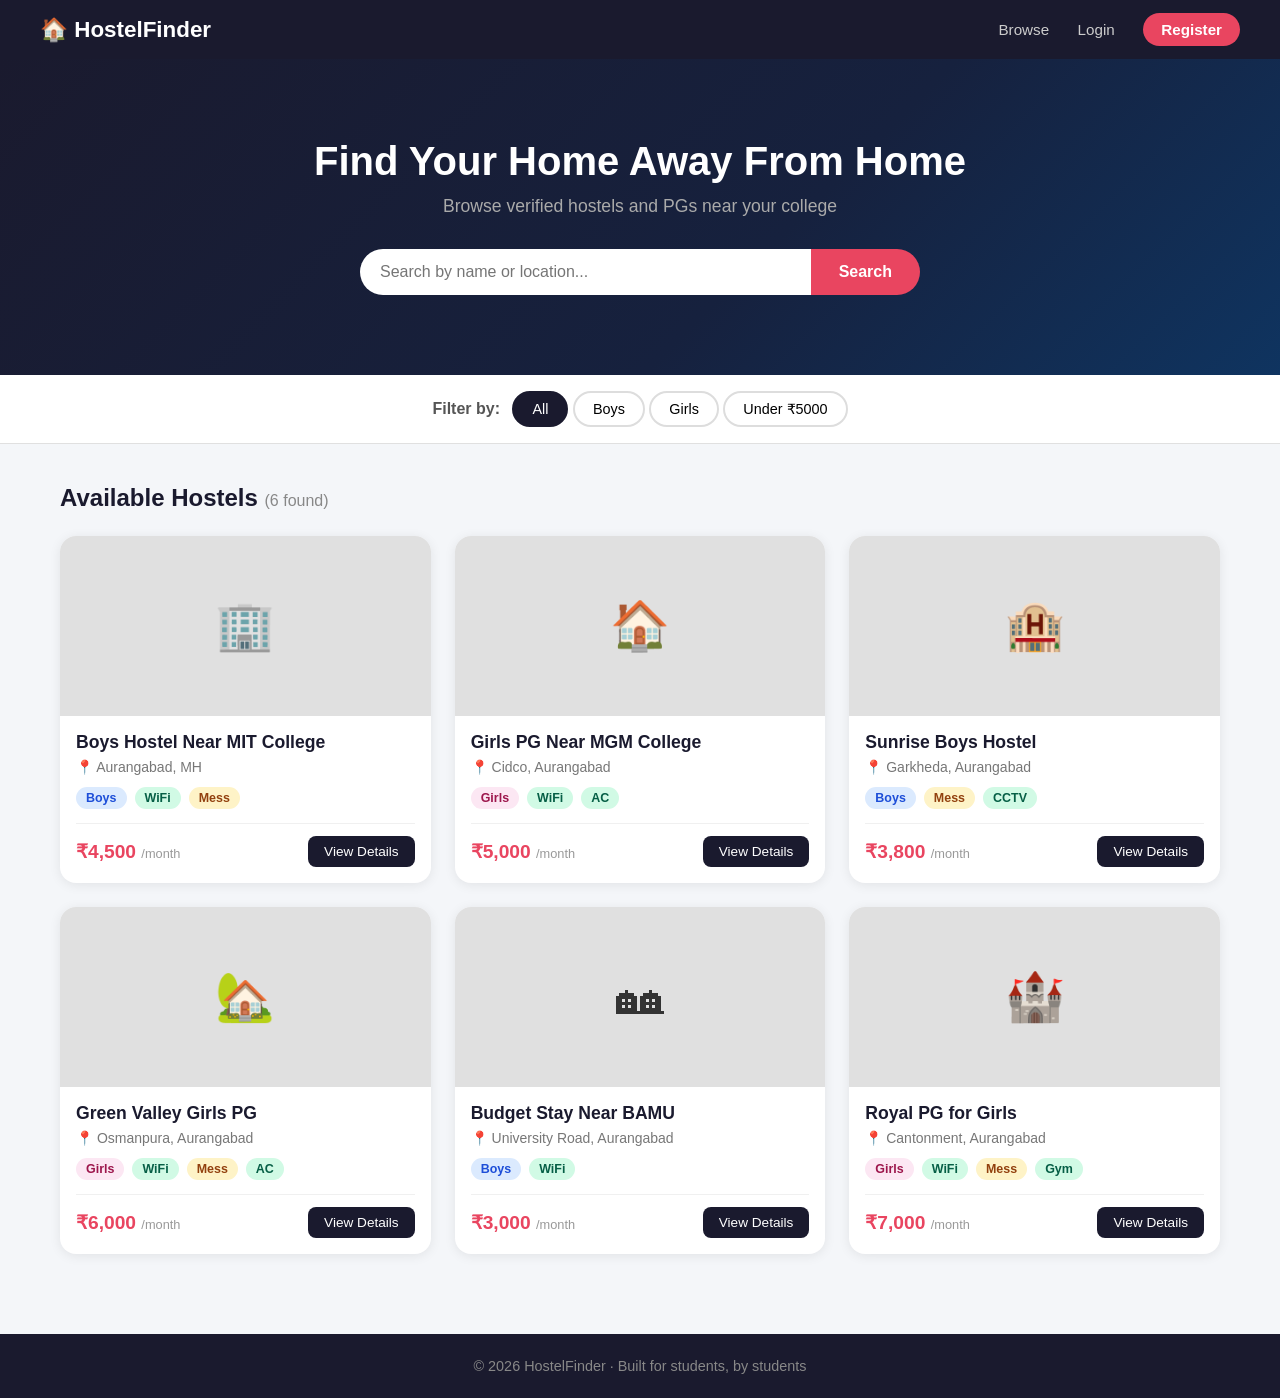
==== frontend/index.html @ 71ed96ec "HA-5: Frontend boilerplate and hostel browse view" ====
<!DOCTYPE html>
<html lang="en">
<head>
  <meta charset="UTF-8" />
  <meta name="viewport" content="width=device-width, initial-scale=1.0"/>
  <title>HostelFinder — Find Your Perfect PG</title>
  <link rel="stylesheet" href="css/style.css" />
</head>
<body>

  <!-- NAVBAR -->
  <nav class="navbar">
    <div class="nav-brand">🏠 HostelFinder</div>
    <div class="nav-links">
      <a href="#">Browse</a>
      <a href="#">Login</a>
      <a href="#" class="btn-register">Register</a>
    </div>
  </nav>

  <!-- HERO SECTION -->
  <section class="hero">
    <div class="hero-content">
      <h1>Find Your Home Away From Home</h1>
      <p>Browse verified hostels and PGs near your college</p>
      <div class="search-bar">
        <input type="text" id="searchInput" placeholder="Search by name or location..." />
        <button onclick="filterHostels()">Search</button>
      </div>
    </div>
  </section>

  <!-- FILTERS -->
  <section class="filters">
    <div class="container">
      <span class="filter-label">Filter by:</span>
      <button class="filter-btn active" onclick="setFilter('all', this)">All</button>
      <button class="filter-btn" onclick="setFilter('Student', this)">Boys</button>
      <button class="filter-btn" onclick="setFilter('Girl', this)">Girls</button>
      <button class="filter-btn" onclick="setFilter('budget', this)">Under ₹5000</button>
    </div>
  </section>

  <!-- HOSTEL CARDS GRID -->
  <section class="browse-section">
    <div class="container">
      <h2 class="section-title">Available Hostels <span id="count"></span></h2>
      <div class="hostel-grid" id="hostelGrid">
        <!-- Cards injected by JS -->
      </div>
      <p class="no-results" id="noResults" style="display:none;">
        No hostels found. Try a different search.
      </p>
    </div>
  </section>

  <!-- FOOTER -->
  <footer class="footer">
    <p>© 2026 HostelFinder · Built for students, by students</p>
  </footer>

  <script src="js/app.js"></script>

</body>
</html>
---- frontend/css/style.css ----
/* ── RESET & BASE ── */
* { margin: 0; padding: 0; box-sizing: border-box; }

body {
  font-family: 'Segoe UI', sans-serif;
  background: #f4f6f9;
  color: #333;
}

.container {
  max-width: 1200px;
  margin: 0 auto;
  padding: 0 20px;
}

/* ── NAVBAR ── */
.navbar {
  background: #1a1a2e;
  padding: 16px 40px;
  display: flex;
  justify-content: space-between;
  align-items: center;
  position: sticky;
  top: 0;
  z-index: 100;
}

.nav-brand {
  color: #fff;
  font-size: 1.4rem;
  font-weight: 700;
}

.nav-links a {
  color: #ccc;
  text-decoration: none;
  margin-left: 24px;
  font-size: 0.95rem;
  transition: color 0.2s;
}

.nav-links a:hover { color: #fff; }

.btn-register {
  background: #e94560;
  color: #fff !important;
  padding: 8px 18px;
  border-radius: 20px;
  font-weight: 600;
}

/* ── HERO ── */
.hero {
  background: linear-gradient(135deg, #1a1a2e 0%, #16213e 60%, #0f3460 100%);
  padding: 80px 20px;
  text-align: center;
  color: #fff;
}

.hero h1 {
  font-size: 2.5rem;
  margin-bottom: 12px;
}

.hero p {
  font-size: 1.1rem;
  color: #aaa;
  margin-bottom: 32px;
}

.search-bar {
  display: flex;
  justify-content: center;
  gap: 0;
  max-width: 560px;
  margin: 0 auto;
}

.search-bar input {
  flex: 1;
  padding: 14px 20px;
  border: none;
  border-radius: 30px 0 0 30px;
  font-size: 1rem;
  outline: none;
}

.search-bar button {
  padding: 14px 28px;
  background: #e94560;
  color: #fff;
  border: none;
  border-radius: 0 30px 30px 0;
  font-size: 1rem;
  font-weight: 600;
  cursor: pointer;
  transition: background 0.2s;
}

.search-bar button:hover { background: #c73652; }

/* ── FILTERS ── */
.filters {
  background: #fff;
  padding: 16px 40px;
  border-bottom: 1px solid #e0e0e0;
  display: flex;
  align-items: center;
  gap: 10px;
  flex-wrap: wrap;
}

.filter-label {
  font-weight: 600;
  color: #555;
  margin-right: 8px;
}

.filter-btn {
  padding: 8px 18px;
  border: 2px solid #ddd;
  background: #fff;
  border-radius: 20px;
  cursor: pointer;
  font-size: 0.9rem;
  transition: all 0.2s;
}

.filter-btn:hover,
.filter-btn.active {
  background: #1a1a2e;
  color: #fff;
  border-color: #1a1a2e;
}

/* ── BROWSE SECTION ── */
.browse-section {
  padding: 40px 20px;
}

.section-title {
  font-size: 1.5rem;
  margin-bottom: 24px;
  color: #1a1a2e;
}

.section-title span {
  font-size: 1rem;
  color: #888;
  font-weight: 400;
}

/* ── HOSTEL GRID ── */
.hostel-grid {
  display: grid;
  grid-template-columns: repeat(auto-fill, minmax(300px, 1fr));
  gap: 24px;
}

/* ── HOSTEL CARD ── */
.hostel-card {
  background: #fff;
  border-radius: 16px;
  overflow: hidden;
  box-shadow: 0 2px 12px rgba(0,0,0,0.08);
  transition: transform 0.2s, box-shadow 0.2s;
  cursor: pointer;
}

.hostel-card:hover {
  transform: translateY(-4px);
  box-shadow: 0 8px 24px rgba(0,0,0,0.12);
}

.card-image {
  width: 100%;
  height: 180px;
  object-fit: cover;
  background: #e0e0e0;
  display: flex;
  align-items: center;
  justify-content: center;
  font-size: 3rem;
}

.card-body { padding: 16px; }

.card-title {
  font-size: 1.1rem;
  font-weight: 700;
  margin-bottom: 6px;
  color: #1a1a2e;
}

.card-location {
  font-size: 0.875rem;
  color: #777;
  margin-bottom: 12px;
}

.card-location::before { content: "📍 "; }

.card-tags {
  display: flex;
  gap: 8px;
  flex-wrap: wrap;
  margin-bottom: 14px;
}

.tag {
  padding: 4px 10px;
  border-radius: 12px;
  font-size: 0.78rem;
  font-weight: 600;
}

.tag-boys  { background: #dbeafe; color: #1d4ed8; }
.tag-girls { background: #fce7f3; color: #9d174d; }
.tag-wifi  { background: #d1fae5; color: #065f46; }
.tag-mess  { background: #fef3c7; color: #92400e; }

.card-footer {
  display: flex;
  justify-content: space-between;
  align-items: center;
  border-top: 1px solid #f0f0f0;
  padding-top: 12px;
}

.card-price {
  font-size: 1.2rem;
  font-weight: 800;
  color: #e94560;
}

.card-price span {
  font-size: 0.8rem;
  color: #999;
  font-weight: 400;
}

.btn-view {
  padding: 8px 16px;
  background: #1a1a2e;
  color: #fff;
  border: none;
  border-radius: 8px;
  cursor: pointer;
  font-size: 0.85rem;
  transition: background 0.2s;
}

.btn-view:hover { background: #e94560; }

/* ── NO RESULTS ── */
.no-results {
  text-align: center;
  padding: 60px;
  color: #888;
  font-size: 1.1rem;
}

/* ── FOOTER ── */
.footer {
  background: #1a1a2e;
  color: #888;
  text-align: center;
  padding: 24px;
  margin-top: 40px;
  font-size: 0.9rem;
}

/* ── MOBILE RESPONSIVE ── */
@media (max-width: 768px) {
  .navbar { padding: 14px 20px; }
  .nav-links a { margin-left: 12px; font-size: 0.85rem; }
  .hero h1 { font-size: 1.7rem; }
  .hero { padding: 50px 20px; }
  .hostel-grid { grid-template-columns: 1fr; }
  .filters { padding: 12px 20px; }
}
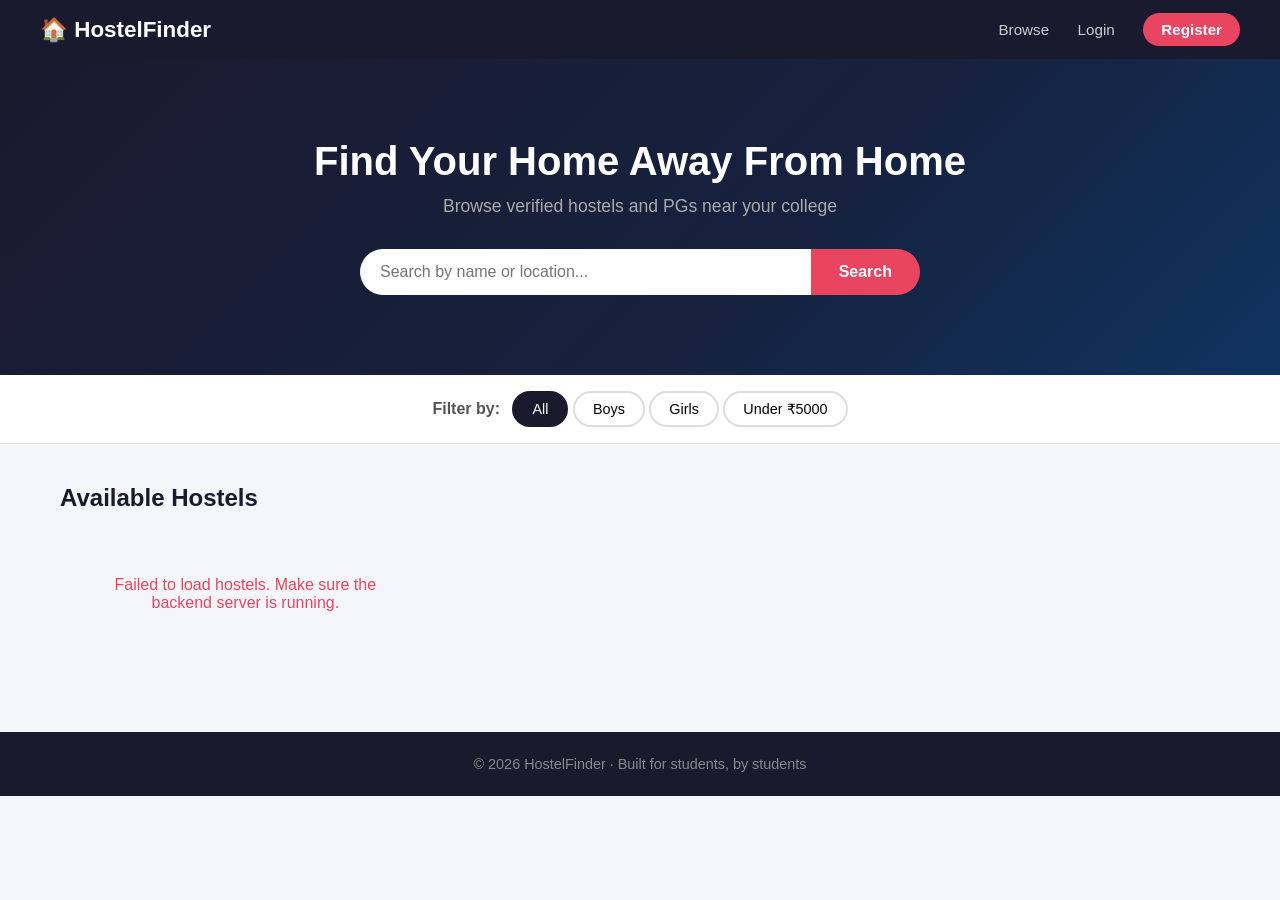
==== commit c0ca930d: "HA-15: Owner dashboard with route protection and property listings" ====
--- a/frontend/index.html
+++ b/frontend/index.html
@@ -13,7 +13,7 @@
     <div class="nav-brand">🏠 HostelFinder</div>
     <div class="nav-links">
       <a href="#">Browse</a>
-      <a href="#">Login</a>
+      <a href="login.html">Login</a>
       <a href="#" class="btn-register">Register</a>
     </div>
   </nav>
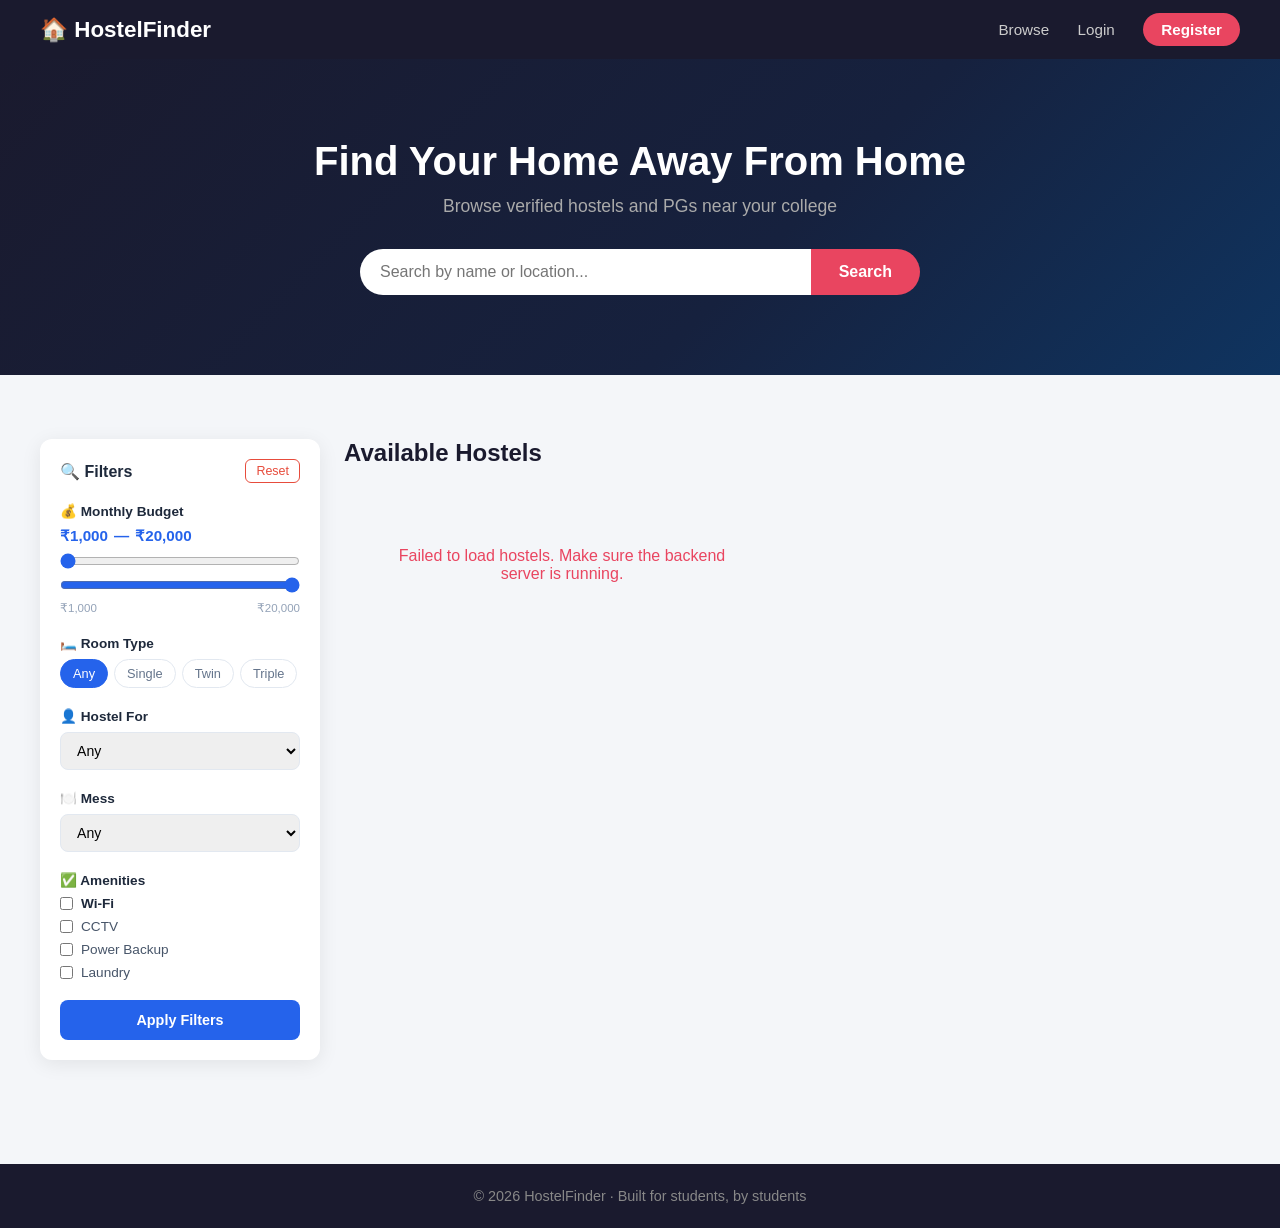
==== commit b6754096: "HA-14: Connect browse feed to real-time API search with filters and skeleton loaders" ====
--- a/frontend/index.html
+++ b/frontend/index.html
@@ -1,3 +1,8 @@
+<!DOCTYPE html>
+<html lang="en">
+<head>
+  <meta charset="UTF-8" />
+  <meta name="viewport" content="width=device-width, initial-scale=1.0"/>
 <!DOCTYPE html>
 <html lang="en">
 <head>
@@ -5,6 +10,7 @@
   <meta name="viewport" content="width=device-width, initial-scale=1.0"/>
   <title>HostelFinder — Find Your Perfect PG</title>
   <link rel="stylesheet" href="css/style.css" />
+  <link rel="stylesheet" href="css/browse.css" />
 </head>
 <body>
 
@@ -24,33 +30,134 @@
       <h1>Find Your Home Away From Home</h1>
       <p>Browse verified hostels and PGs near your college</p>
       <div class="search-bar">
-        <input type="text" id="searchInput" placeholder="Search by name or location..." />
-        <button onclick="filterHostels()">Search</button>
+        <input
+          type="text"
+          id="searchInput"
+          placeholder="Search by name or location..."
+          oninput="debounceSearch()"
+        />
+        <button onclick="triggerSearch()">Search</button>
       </div>
     </div>
   </section>
 
-  <!-- FILTERS -->
-  <section class="filters">
-    <div class="container">
-      <span class="filter-label">Filter by:</span>
-      <button class="filter-btn active" onclick="setFilter('all', this)">All</button>
-      <button class="filter-btn" onclick="setFilter('Student', this)">Boys</button>
-      <button class="filter-btn" onclick="setFilter('Girl', this)">Girls</button>
-      <button class="filter-btn" onclick="setFilter('budget', this)">Under ₹5000</button>
-    </div>
-  </section>
+  <!-- MAIN LAYOUT: FILTER SIDEBAR + CARDS -->
+  <section class="browse-section">
+    <div class="container browse-layout">
 
-  <!-- HOSTEL CARDS GRID -->
-  <section class="browse-section">
-    <div class="container">
-      <h2 class="section-title">Available Hostels <span id="count"></span></h2>
-      <div class="hostel-grid" id="hostelGrid">
-        <!-- Cards injected by JS -->
-      </div>
-      <p class="no-results" id="noResults" style="display:none;">
-        No hostels found. Try a different search.
-      </p>
+      <!-- FILTER SIDEBAR -->
+      <aside class="filter-sidebar">
+        <div class="sidebar-header">
+          <h3>🔍 Filters</h3>
+          <button class="btn-reset-small" onclick="resetAllFilters()">Reset</button>
+        </div>
+
+        <!-- Price Range -->
+        <div class="filter-group">
+          <label>💰 Monthly Budget</label>
+          <div class="price-display">
+            <span id="price-min-display">₹1,000</span>
+            <span>—</span>
+            <span id="price-max-display">₹20,000</span>
+          </div>
+          <input type="range" id="price-min" min="1000" max="20000"
+            step="500" value="1000"
+            oninput="onPriceMin(this.value)" />
+          <input type="range" id="price-max" min="1000" max="20000"
+            step="500" value="20000"
+            oninput="onPriceMax(this.value)" />
+          <div class="range-labels">
+            <span>₹1,000</span><span>₹20,000</span>
+          </div>
+        </div>
+
+        <!-- Room Type -->
+        <div class="filter-group">
+          <label>🛏️ Room Type</label>
+          <div class="chip-group">
+            <button class="chip active" onclick="setRoomType(this, '')">Any</button>
+            <button class="chip" onclick="setRoomType(this, 'single')">Single</button>
+            <button class="chip" onclick="setRoomType(this, 'twin')">Twin</button>
+            <button class="chip" onclick="setRoomType(this, 'triple')">Triple</button>
+          </div>
+        </div>
+
+        <!-- Gender -->
+        <div class="filter-group">
+          <label>👤 Hostel For</label>
+          <select id="gender-filter" onchange="onFilterChange()">
+            <option value="">Any</option>
+            <option value="boys">Boys</option>
+            <option value="girls">Girls</option>
+            <option value="coed">Co-ed</option>
+          </select>
+        </div>
+
+        <!-- Mess -->
+        <div class="filter-group">
+          <label>🍽️ Mess</label>
+          <select id="mess-filter" onchange="onFilterChange()">
+            <option value="">Any</option>
+            <option value="veg">Vegetarian</option>
+            <option value="nonveg">Non-Veg</option>
+            <option value="both">Both</option>
+          </select>
+        </div>
+
+        <!-- Amenities -->
+        <div class="filter-group">
+          <label>✅ Amenities</label>
+          <div class="check-list">
+            <label class="check-item">
+              <input type="checkbox" value="wifi" onchange="onFilterChange()"/> Wi-Fi
+            </label>
+            <label class="check-item">
+              <input type="checkbox" value="cctv" onchange="onFilterChange()"/> CCTV
+            </label>
+            <label class="check-item">
+              <input type="checkbox" value="power_backup" onchange="onFilterChange()"/> Power Backup
+            </label>
+            <label class="check-item">
+              <input type="checkbox" value="laundry" onchange="onFilterChange()"/> Laundry
+            </label>
+          </div>
+        </div>
+
+        <button class="btn-apply-full" onclick="triggerSearch()">
+          Apply Filters
+        </button>
+      </aside>
+
+      <!-- CARDS AREA -->
+      <main class="cards-area">
+        <div class="results-header">
+          <h2 class="section-title">
+            Available Hostels <span id="count"></span>
+          </h2>
+          <!-- Loading indicator -->
+          <div id="loadingIndicator" class="loading-indicator" style="display:none;">
+            <div class="spinner"></div>
+            <span>Searching...</span>
+          </div>
+        </div>
+
+        <!-- Skeleton Loaders (shown during fetch) -->
+        <div id="skeletonGrid" class="hostel-grid" style="display:none;">
+          <div class="skeleton-card"><div class="skeleton-img"></div><div class="skeleton-line w80"></div><div class="skeleton-line w60"></div><div class="skeleton-line w40"></div></div>
+          <div class="skeleton-card"><div class="skeleton-img"></div><div class="skeleton-line w80"></div><div class="skeleton-line w60"></div><div class="skeleton-line w40"></div></div>
+          <div class="skeleton-card"><div class="skeleton-img"></div><div class="skeleton-line w80"></div><div class="skeleton-line w60"></div><div class="skeleton-line w40"></div></div>
+          <div class="skeleton-card"><div class="skeleton-img"></div><div class="skeleton-line w80"></div><div class="skeleton-line w60"></div><div class="skeleton-line w40"></div></div>
+        </div>
+
+        <!-- Real Cards Grid -->
+        <div class="hostel-grid" id="hostelGrid"></div>
+
+        <!-- No Results -->
+        <p class="no-results" id="noResults" style="display:none;">
+          No hostels found matching your filters. Try adjusting them.
+        </p>
+      </main>
+
     </div>
   </section>
 
--- a/frontend/css/browse.css
+++ b/frontend/css/browse.css
@@ -0,0 +1,212 @@
+/* ── Browse Layout ── */
+.browse-layout {
+  display: flex;
+  gap: 24px;
+  align-items: flex-start;
+  padding: 24px 0;
+}
+
+/* ── Filter Sidebar ── */
+.filter-sidebar {
+  width: 280px;
+  min-width: 260px;
+  background: #fff;
+  border-radius: 12px;
+  box-shadow: 0 4px 20px rgba(0,0,0,0.08);
+  padding: 20px;
+  position: sticky;
+  top: 20px;
+  display: flex;
+  flex-direction: column;
+  gap: 20px;
+}
+
+.sidebar-header {
+  display: flex;
+  justify-content: space-between;
+  align-items: center;
+}
+.sidebar-header h3 {
+  font-size: 1rem;
+  font-weight: 700;
+  color: #1e293b;
+}
+
+.btn-reset-small {
+  font-size: 0.78rem;
+  color: #e74c3c;
+  background: none;
+  border: 1px solid #e74c3c;
+  border-radius: 6px;
+  padding: 4px 10px;
+  cursor: pointer;
+}
+
+/* ── Filter Groups ── */
+.filter-group {
+  display: flex;
+  flex-direction: column;
+  gap: 8px;
+}
+.filter-group label:first-child {
+  font-weight: 600;
+  font-size: 0.85rem;
+  color: #1e293b;
+}
+
+.filter-group select {
+  padding: 9px 12px;
+  border: 1.5px solid #e2e8f0;
+  border-radius: 8px;
+  font-size: 0.88rem;
+  outline: none;
+  cursor: pointer;
+}
+.filter-group select:focus {
+  border-color: #2563eb;
+}
+
+/* ── Price ── */
+.price-display {
+  display: flex;
+  gap: 6px;
+  font-weight: 700;
+  color: #2563eb;
+  font-size: 0.95rem;
+}
+.filter-group input[type="range"] {
+  width: 100%;
+  accent-color: #2563eb;
+  cursor: pointer;
+}
+.range-labels {
+  display: flex;
+  justify-content: space-between;
+  font-size: 0.72rem;
+  color: #94a3b8;
+}
+
+/* ── Chips ── */
+.chip-group {
+  display: flex;
+  flex-wrap: wrap;
+  gap: 6px;
+}
+.chip {
+  padding: 6px 12px;
+  border: 1.5px solid #e2e8f0;
+  border-radius: 999px;
+  background: #fff;
+  font-size: 0.8rem;
+  cursor: pointer;
+  color: #64748b;
+  font-weight: 500;
+  transition: all 0.2s;
+}
+.chip:hover { border-color: #2563eb; color: #2563eb; }
+.chip.active { background: #2563eb; border-color: #2563eb; color: #fff; }
+
+/* ── Checkboxes ── */
+.check-list {
+  display: flex;
+  flex-direction: column;
+  gap: 8px;
+}
+.check-item {
+  display: flex;
+  align-items: center;
+  gap: 8px;
+  font-size: 0.85rem;
+  color: #475569;
+  cursor: pointer;
+}
+.check-item input { accent-color: #2563eb; cursor: pointer; }
+
+/* ── Apply Button ── */
+.btn-apply-full {
+  width: 100%;
+  padding: 12px;
+  background: #2563eb;
+  color: #fff;
+  border: none;
+  border-radius: 8px;
+  font-weight: 700;
+  font-size: 0.9rem;
+  cursor: pointer;
+  transition: background 0.2s;
+}
+.btn-apply-full:hover { background: #1d4ed8; }
+
+/* ── Cards Area ── */
+.cards-area { flex: 1; min-width: 0; }
+
+.results-header {
+  display: flex;
+  align-items: center;
+  gap: 16px;
+  margin-bottom: 16px;
+}
+
+/* ── Loading Indicator ── */
+.loading-indicator {
+  display: flex;
+  align-items: center;
+  gap: 8px;
+  font-size: 0.85rem;
+  color: #2563eb;
+}
+.spinner {
+  width: 18px;
+  height: 18px;
+  border: 2px solid #bfdbfe;
+  border-top-color: #2563eb;
+  border-radius: 50%;
+  animation: spin 0.7s linear infinite;
+}
+@keyframes spin { to { transform: rotate(360deg); } }
+
+/* ── Skeleton Cards ── */
+.skeleton-card {
+  background: #fff;
+  border-radius: 12px;
+  padding: 16px;
+  box-shadow: 0 2px 12px rgba(0,0,0,0.06);
+  display: flex;
+  flex-direction: column;
+  gap: 10px;
+}
+.skeleton-img {
+  width: 100%;
+  height: 120px;
+  background: linear-gradient(90deg, #f1f5f9 25%, #e2e8f0 50%, #f1f5f9 75%);
+  background-size: 200% 100%;
+  animation: shimmer 1.2s infinite;
+  border-radius: 8px;
+}
+.skeleton-line {
+  height: 12px;
+  background: linear-gradient(90deg, #f1f5f9 25%, #e2e8f0 50%, #f1f5f9 75%);
+  background-size: 200% 100%;
+  animation: shimmer 1.2s infinite;
+  border-radius: 6px;
+}
+.w80 { width: 80%; }
+.w60 { width: 60%; }
+.w40 { width: 40%; }
+
+@keyframes shimmer {
+  0%   { background-position: 200% 0; }
+  100% { background-position: -200% 0; }
+}
+
+/* ── Responsive ── */
+@media (max-width: 768px) {
+  .browse-layout {
+    flex-direction: column;
+  }
+  .filter-sidebar {
+    width: 100%;
+    position: static;
+    min-width: unset;
+  }
+}
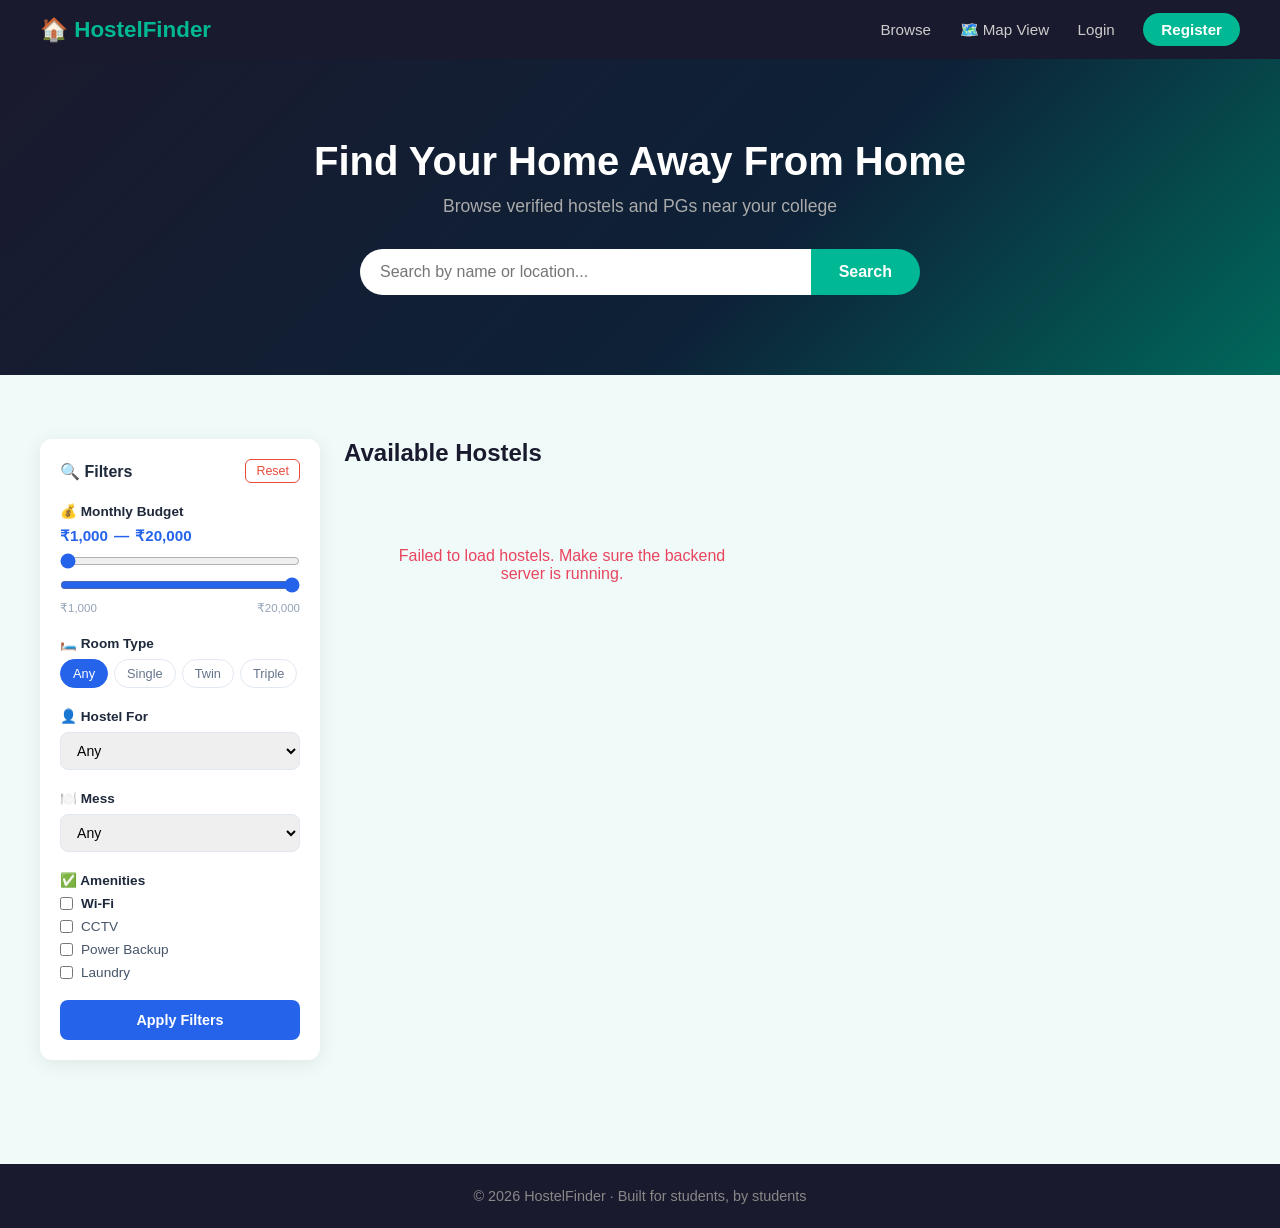
==== commit a59450fd: "HA-32: Dynamic map pin clustering with Leaflet MarkerCluster" ====
--- a/frontend/index.html
+++ b/frontend/index.html
@@ -19,6 +19,7 @@
     <div class="nav-brand">🏠 HostelFinder</div>
     <div class="nav-links">
       <a href="#">Browse</a>
+      <a href="map.html">🗺️ Map View</a>
       <a href="login.html">Login</a>
       <a href="#" class="btn-register">Register</a>
     </div>
--- a/frontend/css/style.css
+++ b/frontend/css/style.css
@@ -3,7 +3,7 @@
 
 body {
   font-family: 'Segoe UI', sans-serif;
-  background: #f4f6f9;
+  background: #f0faf8;
   color: #333;
 }
 
@@ -26,7 +26,7 @@
 }
 
 .nav-brand {
-  color: #fff;
+  color: #00B894;
   font-size: 1.4rem;
   font-weight: 700;
 }
@@ -39,19 +39,21 @@
   transition: color 0.2s;
 }
 
-.nav-links a:hover { color: #fff; }
+.nav-links a:hover { color: #00B894; }
 
 .btn-register {
-  background: #e94560;
+  background: #00B894;
   color: #fff !important;
   padding: 8px 18px;
   border-radius: 20px;
   font-weight: 600;
 }
 
+.btn-register:hover { background: #00695C !important; }
+
 /* ── HERO ── */
 .hero {
-  background: linear-gradient(135deg, #1a1a2e 0%, #16213e 60%, #0f3460 100%);
+  background: linear-gradient(135deg, #1a1a2e 0%, #0d2137 60%, #00695C 100%);
   padding: 80px 20px;
   text-align: center;
   color: #fff;
@@ -87,7 +89,7 @@
 
 .search-bar button {
   padding: 14px 28px;
-  background: #e94560;
+  background: #00B894;
   color: #fff;
   border: none;
   border-radius: 0 30px 30px 0;
@@ -97,7 +99,7 @@
   transition: background 0.2s;
 }
 
-.search-bar button:hover { background: #c73652; }
+.search-bar button:hover { background: #00695C; }
 
 /* ── FILTERS ── */
 .filters {
@@ -128,9 +130,9 @@
 
 .filter-btn:hover,
 .filter-btn.active {
-  background: #1a1a2e;
-  color: #fff;
-  border-color: #1a1a2e;
+  background: #00B894;
+  color: #fff;
+  border-color: #00B894;
 }
 
 /* ── BROWSE SECTION ── */
@@ -169,14 +171,14 @@
 
 .hostel-card:hover {
   transform: translateY(-4px);
-  box-shadow: 0 8px 24px rgba(0,0,0,0.12);
+  box-shadow: 0 8px 24px rgba(0,184,148,0.15);
 }
 
 .card-image {
   width: 100%;
   height: 180px;
   object-fit: cover;
-  background: #e0e0e0;
+  background: #e8f5f3;
   display: flex;
   align-items: center;
   justify-content: center;
@@ -230,7 +232,7 @@
 .card-price {
   font-size: 1.2rem;
   font-weight: 800;
-  color: #e94560;
+  color: #00B894;
 }
 
 .card-price span {
@@ -250,7 +252,7 @@
   transition: background 0.2s;
 }
 
-.btn-view:hover { background: #e94560; }
+.btn-view:hover { background: #00B894; }
 
 /* ── NO RESULTS ── */
 .no-results {
@@ -278,4 +280,4 @@
   .hero { padding: 50px 20px; }
   .hostel-grid { grid-template-columns: 1fr; }
   .filters { padding: 12px 20px; }
-}
+}
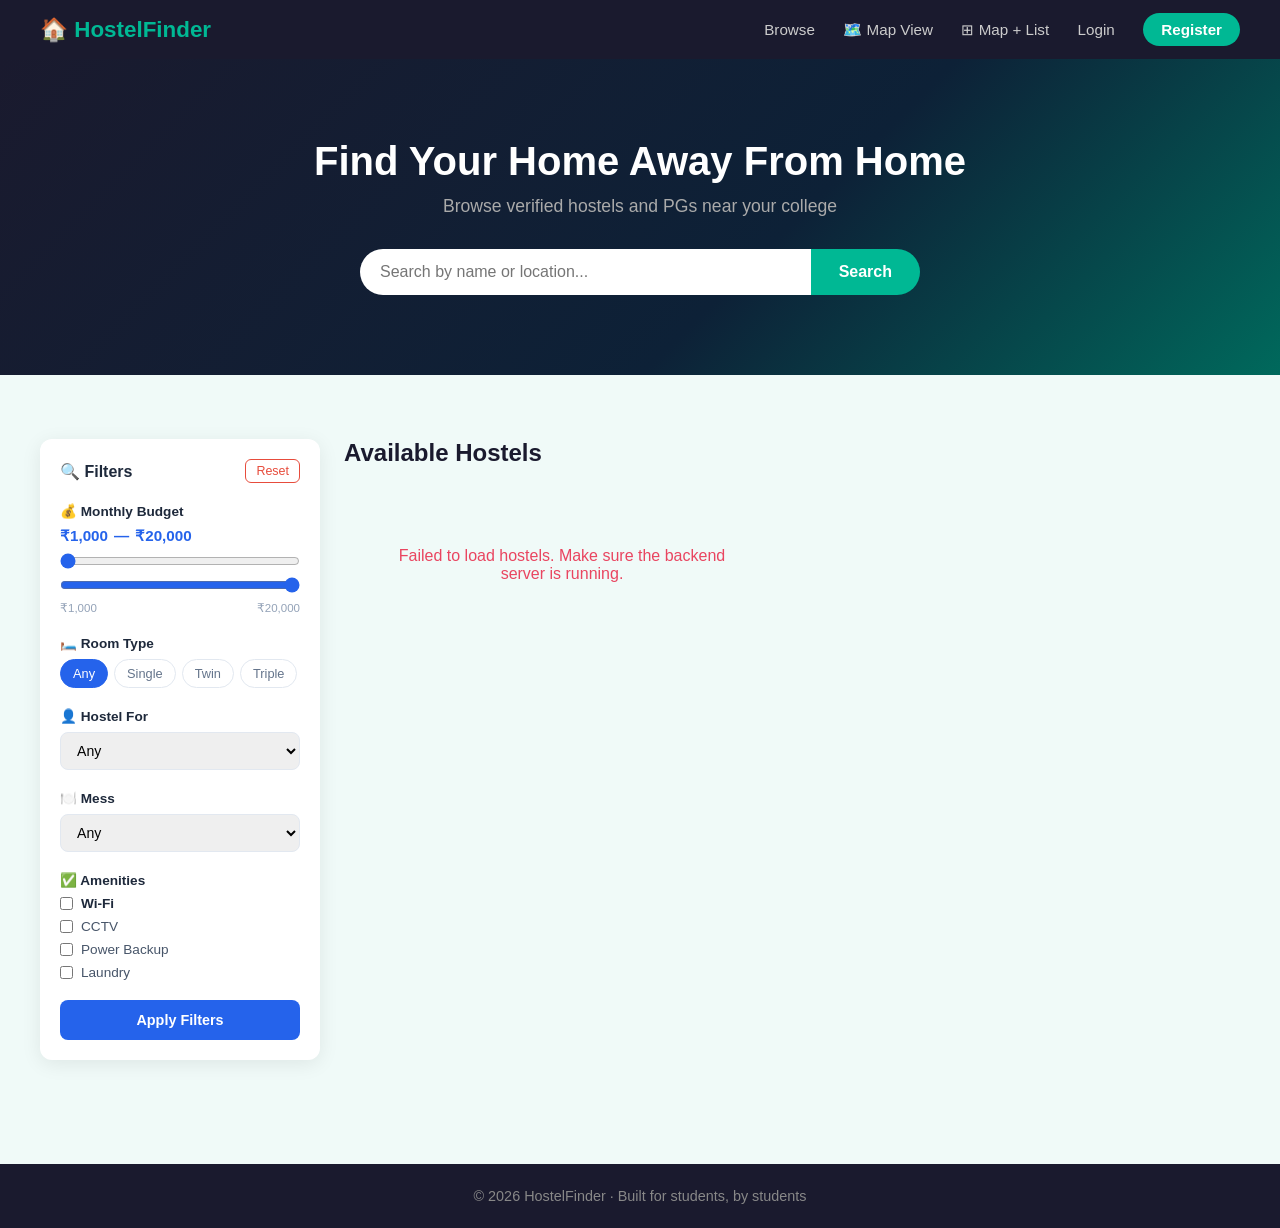
==== commit 7361b7f2: "HA-33: Build interactive map and proximity split-screen view" ====
--- a/frontend/index.html
+++ b/frontend/index.html
@@ -20,6 +20,7 @@
     <div class="nav-links">
       <a href="#">Browse</a>
       <a href="map.html">🗺️ Map View</a>
+      <a href="split-view.html">⊞ Map + List</a>
       <a href="login.html">Login</a>
       <a href="#" class="btn-register">Register</a>
     </div>
